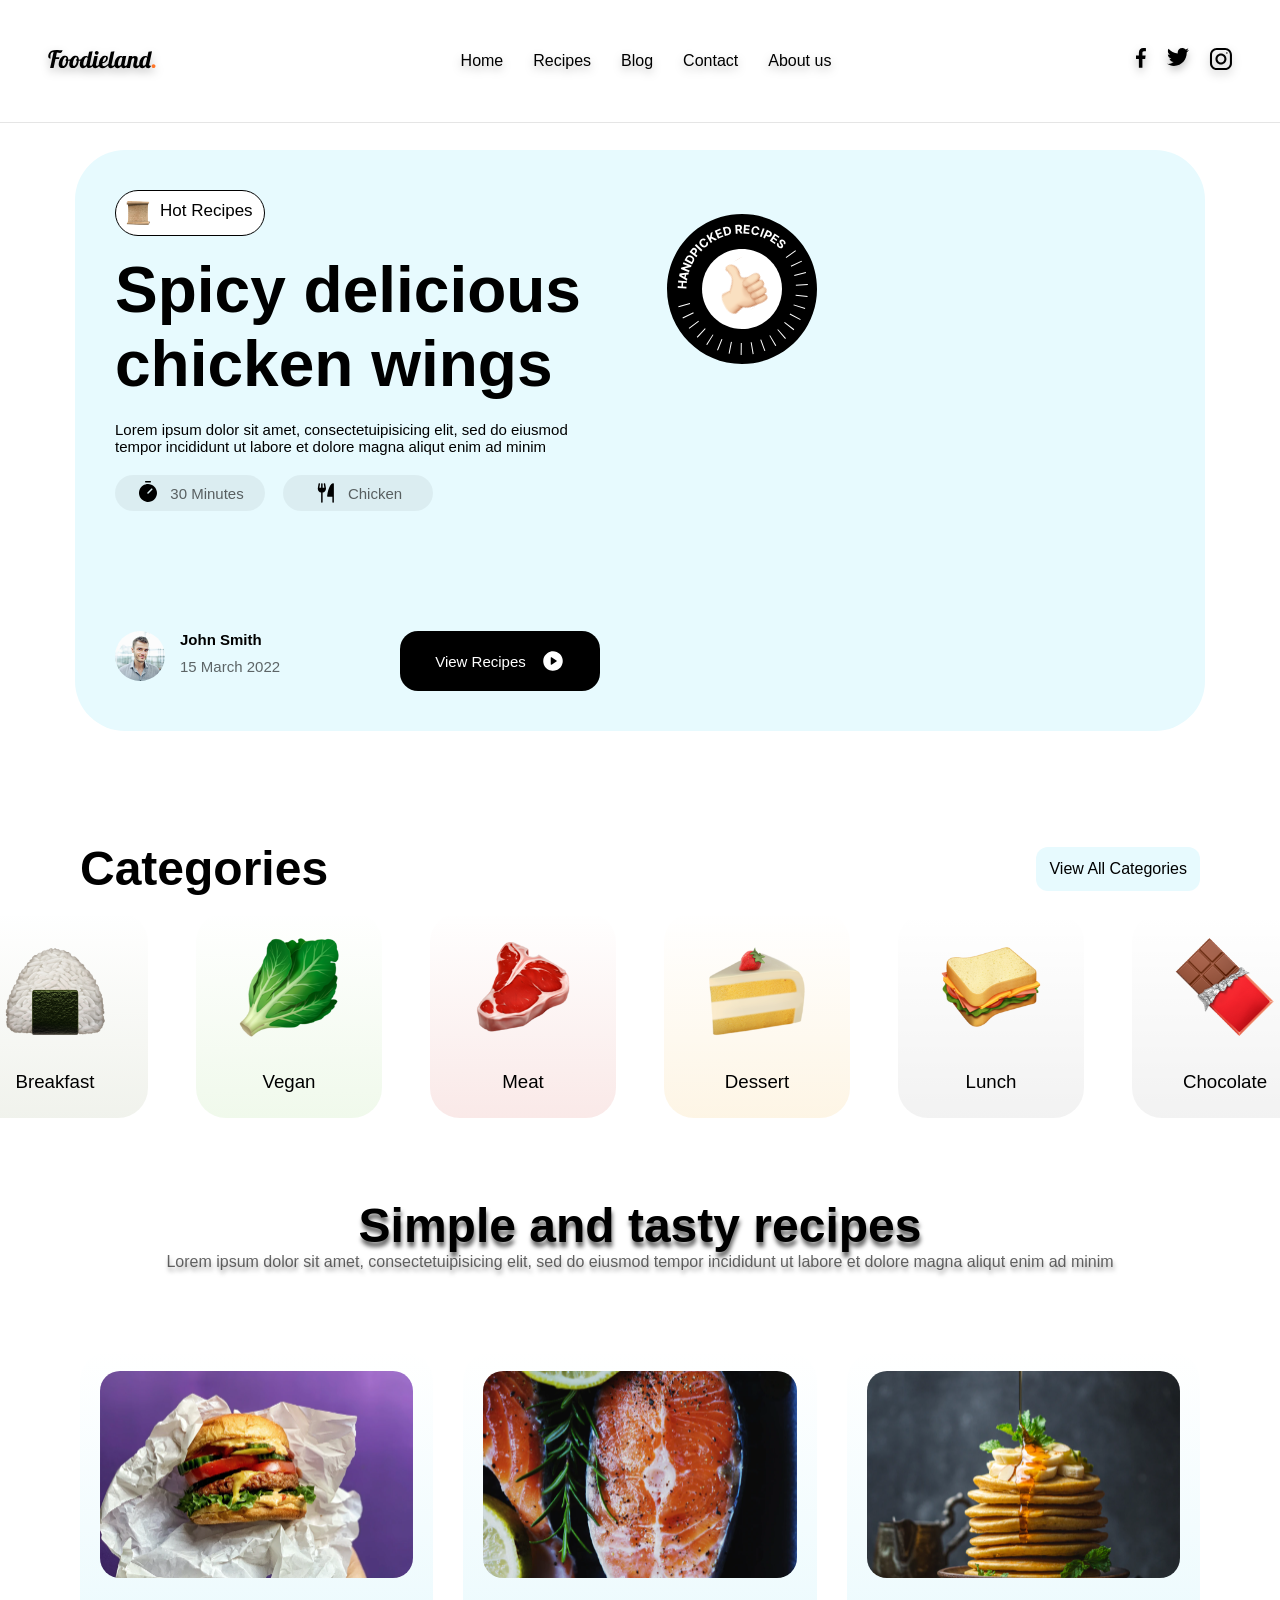
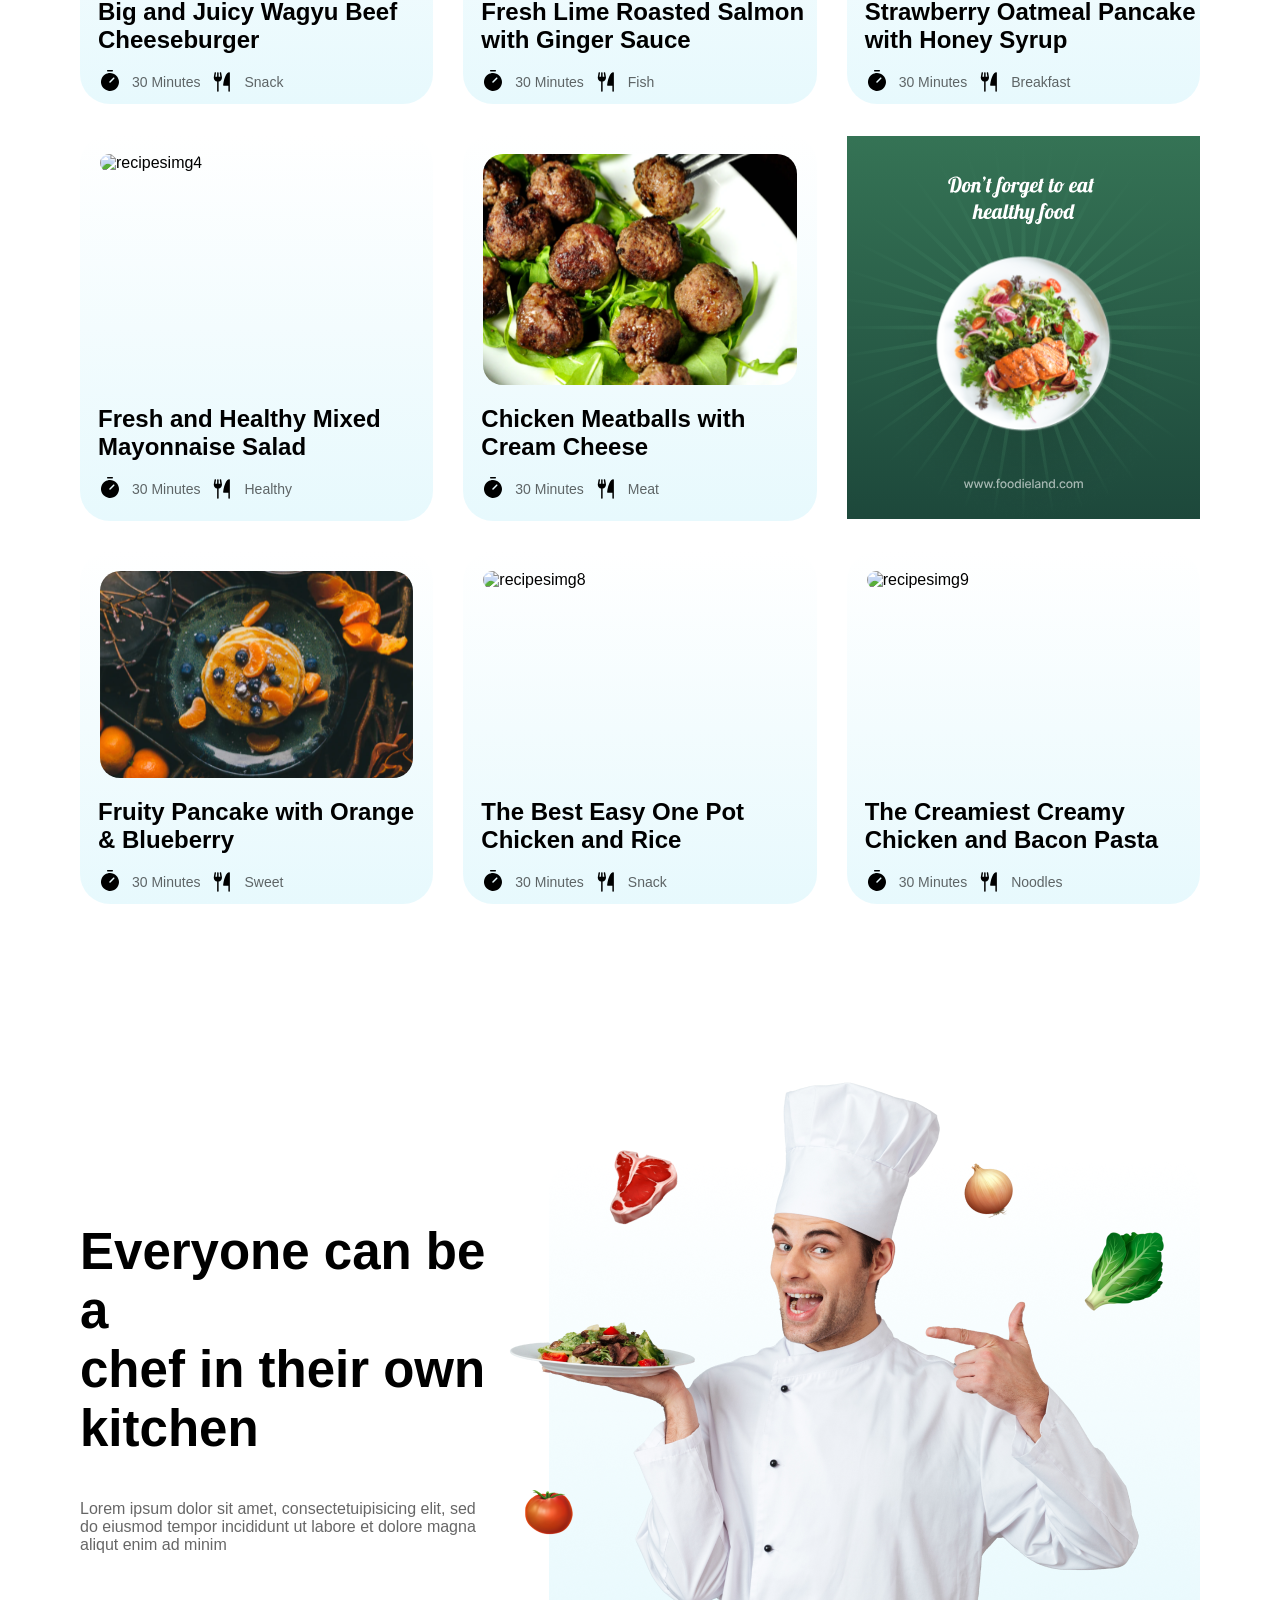
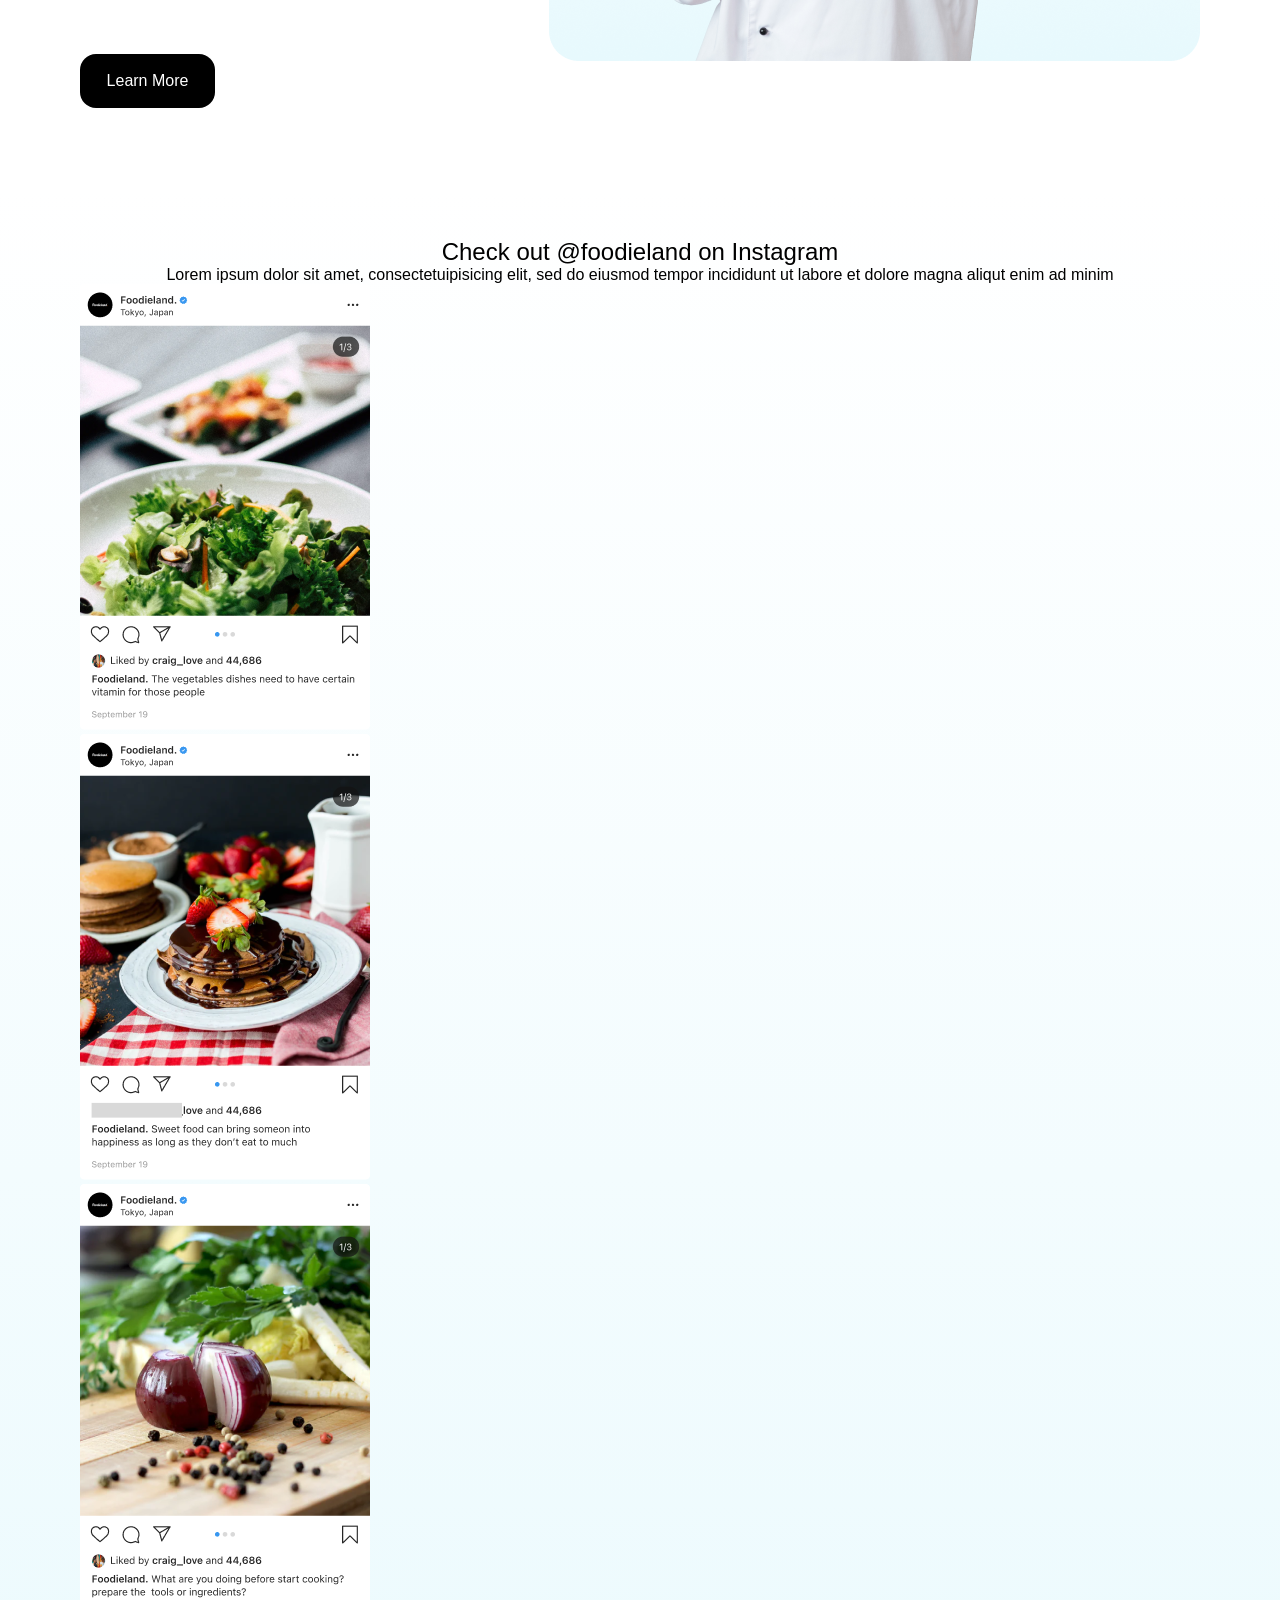
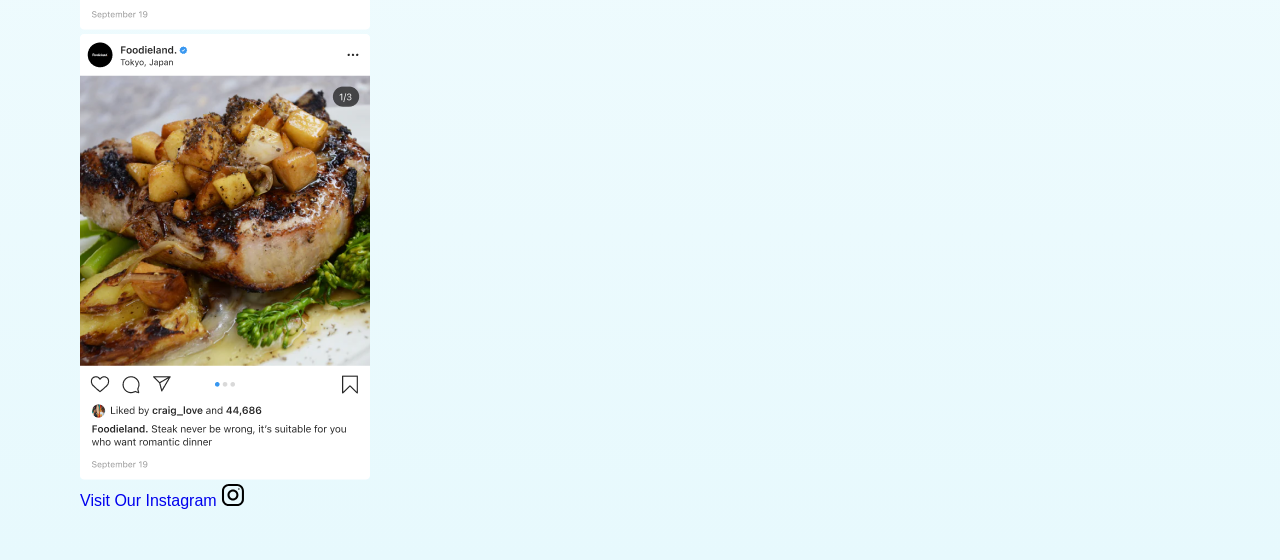
==== Index.html @ 9172363b "Name changed of Html home file" ====
<!DOCTYPE html>
<html lang="en">
<head>
    <meta charset="UTF-8">
    <meta name="viewport" content="width=device-width, initial-scale=1.0">
    <title>Document</title>
    <link rel="stylesheet" href="style.css">
</head>
    <body>
        <header class="heading">
            <div class="logo">
                <img src="Image/Foodieland..svg" alt="">
            </div>
            <ul class="navbar">
                <a href ="#">Home</a>
                <a href ="#">Recipes</a>
                <a href ="#">Blog</a>
                <a href ="#">Contact</a>
                <a href ="#">About us</a>
            </ul>
            <div class="social">
                <a href="#"><img src="Image/facebook.svg" alt="facebook"></a>
                <a href="#"><img src="Image/Twitter.svg" alt="Twitter"></a>
                <a href="#"><img src="Image/004-instagram.svg" alt="insta"></a>
            </div>
        </header>
        <section class="home-pg">
            <div class="left">
                <div class="hot">
                    <img src="Image/Hot Recipes.svg" alt="Hot Recipes">
                    <p>Hot Recipes</p>
                </div>
                <H1>Spicy delicious chicken wings</H1>
                <p class="para">Lorem ipsum dolor sit amet, consectetuipisicing elit, sed do eiusmod tempor incididunt ut labore et dolore magna aliqut enim ad minim </p>
                <div class="info-btn">
                    <a href="" class="btn">
                        <img src="Image/Timer.svg" alt="Timer">
                        <p>30 Minutes</p>
                    </a>
                    <a href="" class="btn">
                        <img src="Image/ForkKnife.svg" alt="">
                        <p>Chicken</p>
                    </a>
                </div>
                <div class="info-card">
                    <div class="author-card">
                        <img src="Image/Ellipse 2.svg" alt="author">
                        <div class="author-info">
                            <p class="author">John Smith</p>
                            <p class="date">15 March 2022</p>
                        </div>
                    </div>
                    <a href="#" class="view-btn">
                        <p>View Recipes</p>
                        <img src="Image/PlayCircle.svg" alt="">
                    </a>
                </div>
            </div>
            <div class="right">
            </div>
                <img src="Image/Badge.svg" alt="badge" class="badge">
        </section>
    <section class="Categories">
        <div class="Categories-heading">
            <h1>Categories</h1>
            <a href="#" class="view-btn">View All Categories</a>
        </div>
        <div class="container">
                <a href="#" class="card"><img src="Image/breakfast.svg" alt=""><h3>Breakfast</h3></a>
                <a href="#" class="card"><img src="Image/Vegannew.svg" alt=""><h3>Vegan</h3></a>
                <a href="#" class="card"><img src="Image/Meat.svg" alt=""><h3>Meat</h3></a>
                <a href="#" class="card"><img src="Image/Dessert.svg" alt=""><h3>Dessert</h3></a>
                <a href="#" class="card"><img src="Image/Lunch.svg" alt=""><h3>Lunch</h3></a>
                <a href="#" class="card"><img src="Image/Chocolate.svg" alt=""><h3>Chocolate</h3></a> 
        </div>
    </section>
<section class="tasty-recipes">
    <h1>Simple and tasty recipes</h1>
    <P class="para">Lorem ipsum dolor sit amet, consectetuipisicing elit, sed do eiusmod tempor incididunt ut labore et dolore magna aliqut enim ad minim </P>
    <div class="recipes-container">
        <div class="card">
            <div class="recipes-img">
                <img src="Image/Recipes1.svg" alt="recipesimg1">
            </div>
            <div class="recipes-content">
                <h3>Big and Juicy Wagyu Beef Cheeseburger</h3>
                <div class="rec-timer">
                    <div class="res-content">
                        <img src="Image/Timer.svg" alt="Timer">
                        <p>30 Minutes</p>
                    </div>
                    <div class="rec-timer2">
                        <img src="Image/ForkKnife.svg" alt="knife">
                        <p>Snack</p>
                    </div>
                </div>
            </div>
        </div>
        <div class="card">
            <div class="recipes-img">
                <img src="Image/Recipes2.svg" alt="recipesimg2">
            </div>
            <div class="recipes-content">
                <h3>Fresh Lime Roasted Salmon with Ginger Sauce</h3>
                <div class="rec-timer">
                    <div class="res-content">
                        <img src="Image/Timer.svg" alt="Timer">
                        <p>30 Minutes</p>
                    </div>
                    <div class="rec-timer2">
                        <img src="Image/ForkKnife.svg" alt="knife">
                        <p>Fish</p>
                    </div>
                </div>
            </div>
        </div>
        <div class="card">
            <div class="recipes-img">
                <img src="Image/Recipes3.svg" alt="recipesimg3">
            </div>
            <div class="recipes-content">
                <h3>Strawberry Oatmeal Pancake with Honey Syrup</h3>
                <div class="rec-timer">
                    <div class="res-content">
                        <img src="Image/Timer.svg" alt="Timer">
                        <p>30 Minutes</p>
                    </div>
                    <div class="rec-timer2">
                        <img src="Image/ForkKnife.svg" alt="knife">
                        <p>Breakfast</p>
                    </div>
                </div>
            </div>
        </div>
        <div class="card">
            <div class="recipes-img">
                <img src="Image/Recipes4.svg" alt="recipesimg4">
            </div>
            <div class="recipes-content">
                <h3>Fresh and Healthy Mixed Mayonnaise Salad</h3>
                <div class="rec-timer">
                    <div class="res-content">
                        <img src="Image/Timer.svg" alt="Timer">
                        <p>30 Minutes</p>
                    </div>
                    <div class="rec-timer2">
                        <img src="Image/ForkKnife.svg" alt="knife">
                        <p>Healthy</p>
                    </div>
                </div>
            </div>
        </div>
        <div class="card">
            <div class="recipes-img">
                <img src="Image/Recipes5.svg" alt="recipesimg5">
            </div>
            <div class="recipes-content">
                <h3>Chicken Meatballs with Cream Cheese</h3>
                <div class="rec-timer">
                    <div class="res-content">
                        <img src="Image/Timer.svg" alt="Timer">
                        <p>30 Minutes</p>
                    </div>
                    <div class="rec-timer2">
                        <img src="Image/ForkKnife.svg" alt="knife">
                        <p>Meat</p>
                    </div>
                </div>
            </div>
        </div>
        <div class="unique-img">
                <img src="Image/Recipes6.svg" alt="recipesimg6">
        </div>
        <div class="card">
            <div class="recipes-img">
                <img src="Image/Recipes7.svg" alt="recipesimg7">
            </div>
            <div class="recipes-content">
                <h3>Fruity Pancake with Orange & Blueberry</h3>
                <div class="rec-timer">
                    <div class="res-content">
                        <img src="Image/Timer.svg" alt="Timer">
                        <p>30 Minutes</p>
                    </div>
                    <div class="rec-timer2">
                        <img src="Image/ForkKnife.svg" alt="knife">
                        <p>Sweet</p>
                    </div>
                </div>
            </div>
        </div>
        <div class="card">
            <div class="recipes-img">
                <img src="Image/Recipes8.svg" alt="recipesimg8">
            </div>
            <div class="recipes-content">
                <h3>The Best Easy One Pot Chicken and Rice</h3>
                <div class="rec-timer">
                    <div class="res-content">
                        <img src="Image/Timer.svg" alt="Timer">
                        <p>30 Minutes</p>
                    </div>
                    <div class="rec-timer2">
                        <img src="Image/ForkKnife.svg" alt="knife">
                        <p>Snack</p>
                    </div>
                </div>
            </div>
        </div>
        <div class="card">
            <div class="recipes-img">
                <img src="Image/Recipes9.svg" alt="recipesimg9">
            </div>
            <div class="recipes-content">
                <h3>The Creamiest Creamy Chicken and Bacon Pasta</h3>
                <div class="rec-timer">
                    <div class="res-content">
                        <img src="Image/Timer.svg" alt="Timer">
                        <p>30 Minutes</p>
                    </div>
                    <div class="rec-timer2">
                        <img src="Image/ForkKnife.svg" alt="knife">
                        <p>Noodles</p>
                    </div>
                </div>
            </div>
        </div>
    </div>
</section>
<section class="Chief">
    <div class="container"> 
      <div class="content">
         <h2>Everyone can be a</h2>
         <h2> chef in their own kitchen</h2>
         <p>Lorem ipsum dolor sit amet, consectetuipisicing elit, sed do eiusmod tempor incididunt ut labore et dolore magna aliqut enim ad minim </p>
         <div class="learnbtn">
                <a href="#">Learn More</a>
         </div>
     </div>
     <div class="chiefimg">
            <img src="Image/Chiefimg.png" alt="Chiefimg">
     </div>
    </div> 
</section> 
<section class="cheakout">
    <div class="Title">
        <h1>Check out @foodieland on Instagram</h1>
        <p>Lorem ipsum dolor sit amet, consectetuipisicing elit, sed do eiusmod tempor incididunt ut labore et dolore magna aliqut enim ad minim</p>
    </div>
    <div class="intsaimg">
        <div><img src="Image/Instaimg1.png" alt="Img1"></div>
        <div><img src="Image/Instaimg2.png" alt="img2"></div>
        <div><img src="Image/Instaimg3.png" alt="img3"></div>
        <div><img src="Image/Instaimg4.png" alt="img4"></div>
    </div>
    <div class="Visitbtn">
        <a href="#">Visit Our Instagram <img src="Image/004-instagram.svg" alt="insta"></a>
    </div>
</section>
---- style.css ----
*{
   
    margin: 0;
    padding: 0;
    box-sizing: border-box;
    font-family: 'Poppins', sans-serif;
    scroll-behavior: smooth;
    font-weight: normal;
    text-decoration: none;
    outline: none;
    border:none;
    list-style: none;
}
.heading{
    display: flex;
    align-items: center;
    justify-content: space-between;
    padding: 3rem;
    border-bottom:1px solid rgba(0, 0, 0, 0.1);
    position: fixed;
    width: 100%;
    z-index: 1;
    background: white;
    top: 0;

}
.heading .logo{
    filter: drop-shadow(rgba(0, 0, 0, 0.25) 0px 4px 4px);
}
.heading .navbar{
    display: flex;
    gap: 30px;
}
.heading .social{
    display: flex;
    gap: 20px;
    filter: drop-shadow(rgba(0, 0, 0, 0.25) 0px 4px 4px);
}
.heading .navbar a{
    color: black;
    filter: drop-shadow(rgba(0, 0, 0, 0.25) 0px 4px 4px);
}
.home-pg{
    display: flex;
    margin: 30px 75px;
    background: rgba(231, 250, 254, 1);
    position: relative;
    border-radius: 50px;
    margin-top: 150px;
}
.home-pg .left{
    width: 50%;
    padding: 40px 
}
.home-pg .right{
    width: 50%;
    border-radius: 0px 50px 50px 0px;
}
.home-pg .left .hot{
    display: flex;
    gap: 10px;
    background-color: white;
    border-radius: 30px;
    border: 1px solid #000;
    width: 150px;
    padding: 10px;
}
.home-pg .left h1{
    font-size: 64px;
    font-weight: 600;
    margin-top: 17px;
}
.home-pg .left{
    font-size: 15px;
}
.home-pg .left .hot p{
    font-size: 17px;
}
.home-pg .left .para{
    margin-top: 20px 
}
.home-pg .info-btn{
    display: flex;
    margin-top: 20px;
    gap: 18px;
}
.home-pg .info-btn .btn{
    display: flex;
    gap: 10px;
    width: 150px;
    align-items: center;
    border-radius: 200px;
    justify-content: center;
    height: 36px;
    background: rgba(0, 0, 0, 0.05);
    color: rgba(0, 0, 0, 0.6);
}
.home-pg .info-card{
    display: flex;
    justify-content: space-between;
    margin-top: 120px;
}
.home-pg .info-card .author-info .author{
    color: rgba(0, 0, 0, 1);
    font-size: largr;
    font-weight: 700;
}
.home-pg .info-card .author-info .date{
    color: rgba(0, 0, 0, 0.6);
    margin-top: 10px;
}
.home-pg .view-btn{
    display: flex;
    width: 200px;
    justify-content: center;
    align-items: center;
    gap: 15px;
    border-radius: 18px;
    background: rgba(0, 0, 0, 1);
    height: 60px;
    color: rgba(255, 255, 255, 1);
}
.home-pg .author-card{
    display: inline-flex;
    gap: 15px;
    height: -webkit-fill-available;
}
.home-pg .right{
    background: url("image/chicken-plate 1.svg") center/cover no-repeat !important;
    width: 50%;
    }
.home-pg .badge{
    position: absolute;
    top: 4em;
    left: 37em;
}
.Categories{
    box-sizing: border-box;
    padding: 80px;
}
.Categories .Categories-heading{
    display: flex;
    justify-content: space-between;
    align-items: center;
}
.Categories .Categories-heading h1{
    color: rgba(0, 0, 0, 1);
    font-weight: 700;
    font-size: 48px;
}
.Categories .Categories-heading .view-btn{
    border-radius: 12px;
    background: rgba(231, 250, 254, 1);
    padding: 13px;
    color: rgba(0, 0, 0, 1);
    font-size: 16px;
}
.Categories  .container{
    display: flex;
    justify-content: center;
    align-items: center;
    gap: 3em;
    margin-top: 1em;
}
.Categories .container a{
    text-align: center;
    background: linear-gradient(180deg, rgba(112, 130, 70, 0) 0%, rgba(112, 130, 70, 0.1) 100%);
    padding: 25px 43px;
    border-radius: 30px;
}
.Categories .container h3{
    color: rgba(0, 0, 0, 1);
    margin-top: 30px;
}
.Categories .container .card:nth-child(1){
    background: linear-gradient(180deg, rgba(112, 130, 70, 0) 0%, rgba(112, 130, 70, 0.1) 100%);
}
.Categories .container .card:nth-child(2){
    background: linear-gradient(180deg, rgba(108, 198, 63, 0) 0%, rgba(108, 198, 63, 0.1) 100%);
}
.Categories .container .card:nth-child(3){
    background: linear-gradient(180deg, rgba(204, 38, 27, 0) 0%, rgba(204, 38, 27, 0.1) 100%);
}
.Categories .container .card:nth-child(4){
    background: linear-gradient(180deg, rgba(240, 158, 0, 0) 0%, rgba(240, 158, 0, 0.1) 100%);
}
.Categories .container .card:nth-child(5){
    background: linear-gradient(180deg, rgba(0, 0, 0, 0) 0%, rgba(0, 0, 0, 0.05) 100%);
}
.Categories .container .card:nth-child(6){
    background: linear-gradient(180deg, rgba(0, 0, 0, 0) 0%, rgba(0, 0, 0, 0.05) 100%);
}
.tasty-recipes h1{
    text-align: center;
    font-size: 48px;
    font-weight: 600;
    filter: drop-shadow(1px 5px 2px rgba(0,0,0,0.6));
}
.tasty-recipes .para{
    text-align: center;
    filter: drop-shadow(1px 4px 2px rgba(0, 0, 0, 0.6));
    color: rgba(0, 0, 0, 0.6);
}
.tasty-recipes .recipes-container .card{
    border-radius: 30px 30px 30px 30px;
    background: linear-gradient(180deg, rgba(231, 249, 253, 0) 0%, #E7F9FD 100%);
    height: 100%;
    width: 100%;
} 
.tasty-recipes .recipes-container .card .recipes-img{
    width: 100%;
    height: 70%;
    padding: 20px;
}
.tasty-recipes .recipes-container .card .recipes-img img{
    width: 100%;
    height: 100%;
    object-fit: cover;
    border-radius: 20px;
}
.tasty-recipes .recipes-container .card .recipes-content h3{
    margin-left: 18px;
    font-size: 24px;
    font-weight: 600;
}
.tasty-recipes .recipes-container .card .recipes-content .rec-timer{
    margin-left: 18px;
    font-weight: 600;
    display: flex;
    gap: 10px;
    margin-top: 16px;
}
.tasty-recipes .recipes-container .card .rec-timer .res-content{
    display: flex;
    align-items: center;
    gap: 10px;
    height: 30%;
}
.tasty-recipes .recipes-container .card .rec-timer .rec-timer2{
    display: flex;
    gap: 10px;
    align-items: center;
}
.tasty-recipes .recipes-container .card .recipes-content .rec-timer p{
    font-size: 14px;
    color: rgba(0, 0, 0, 0.6);

}
.tasty-recipes .recipes-container{
    display: grid;
    grid-template-columns: repeat(3, 1fr);
    gap: 30px;
    padding: 80px;
}
.tasty-recipes .recipes-container .unique-img img{
    width: 100%;
    height: 100%;
}
.Chief .container{
    display: flex;
    padding: 80px;
    justify-content: space-between;
}
.Chief .container .content{
    margin-top: 158px;
    width: 600px;
}
.Chief .container .content h2{
    font-size: 51px;
    font-weight: 600;
}
.Chief .container .content p{
    margin-top: 42px;
    color: rgba(0, 0, 0, 0.6);

}
.Chief .container .content .learnbtn{
    margin-top: 100px;
    border-radius: 16px;
    background: rgba(0, 0, 0, 1);
    display: flex;
    width: 135px;
    height: 54px;
    text-align: center;
    justify-content: center;
    align-items: center;
}
.Chief .container .content .learnbtn a{
    color: rgba(255, 255, 255, 1);
}
.cheakout{
    background: linear-gradient(180deg, rgba(231, 249, 253, 0) 0%, #E7F9FD 100%);
    padding: 50px 80px;
}
.cheakout .Title{
    text-align: center;
}
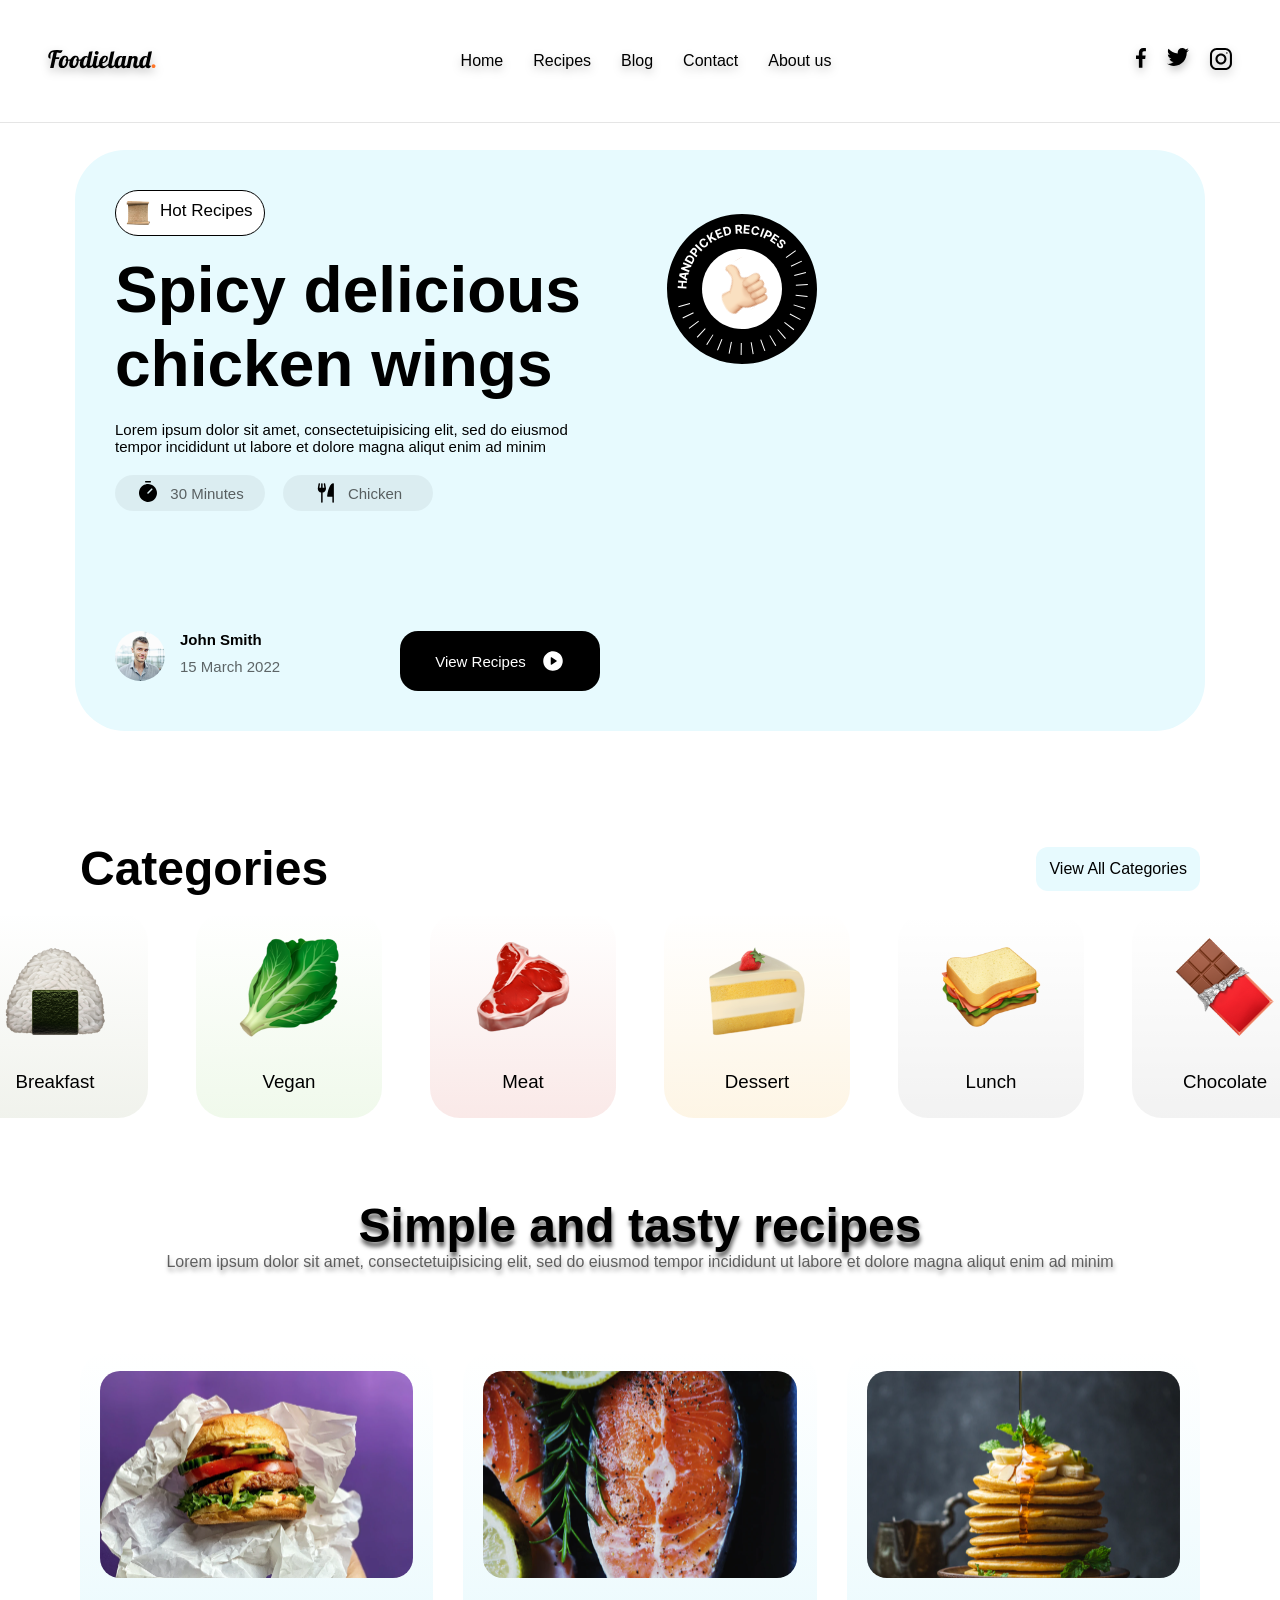
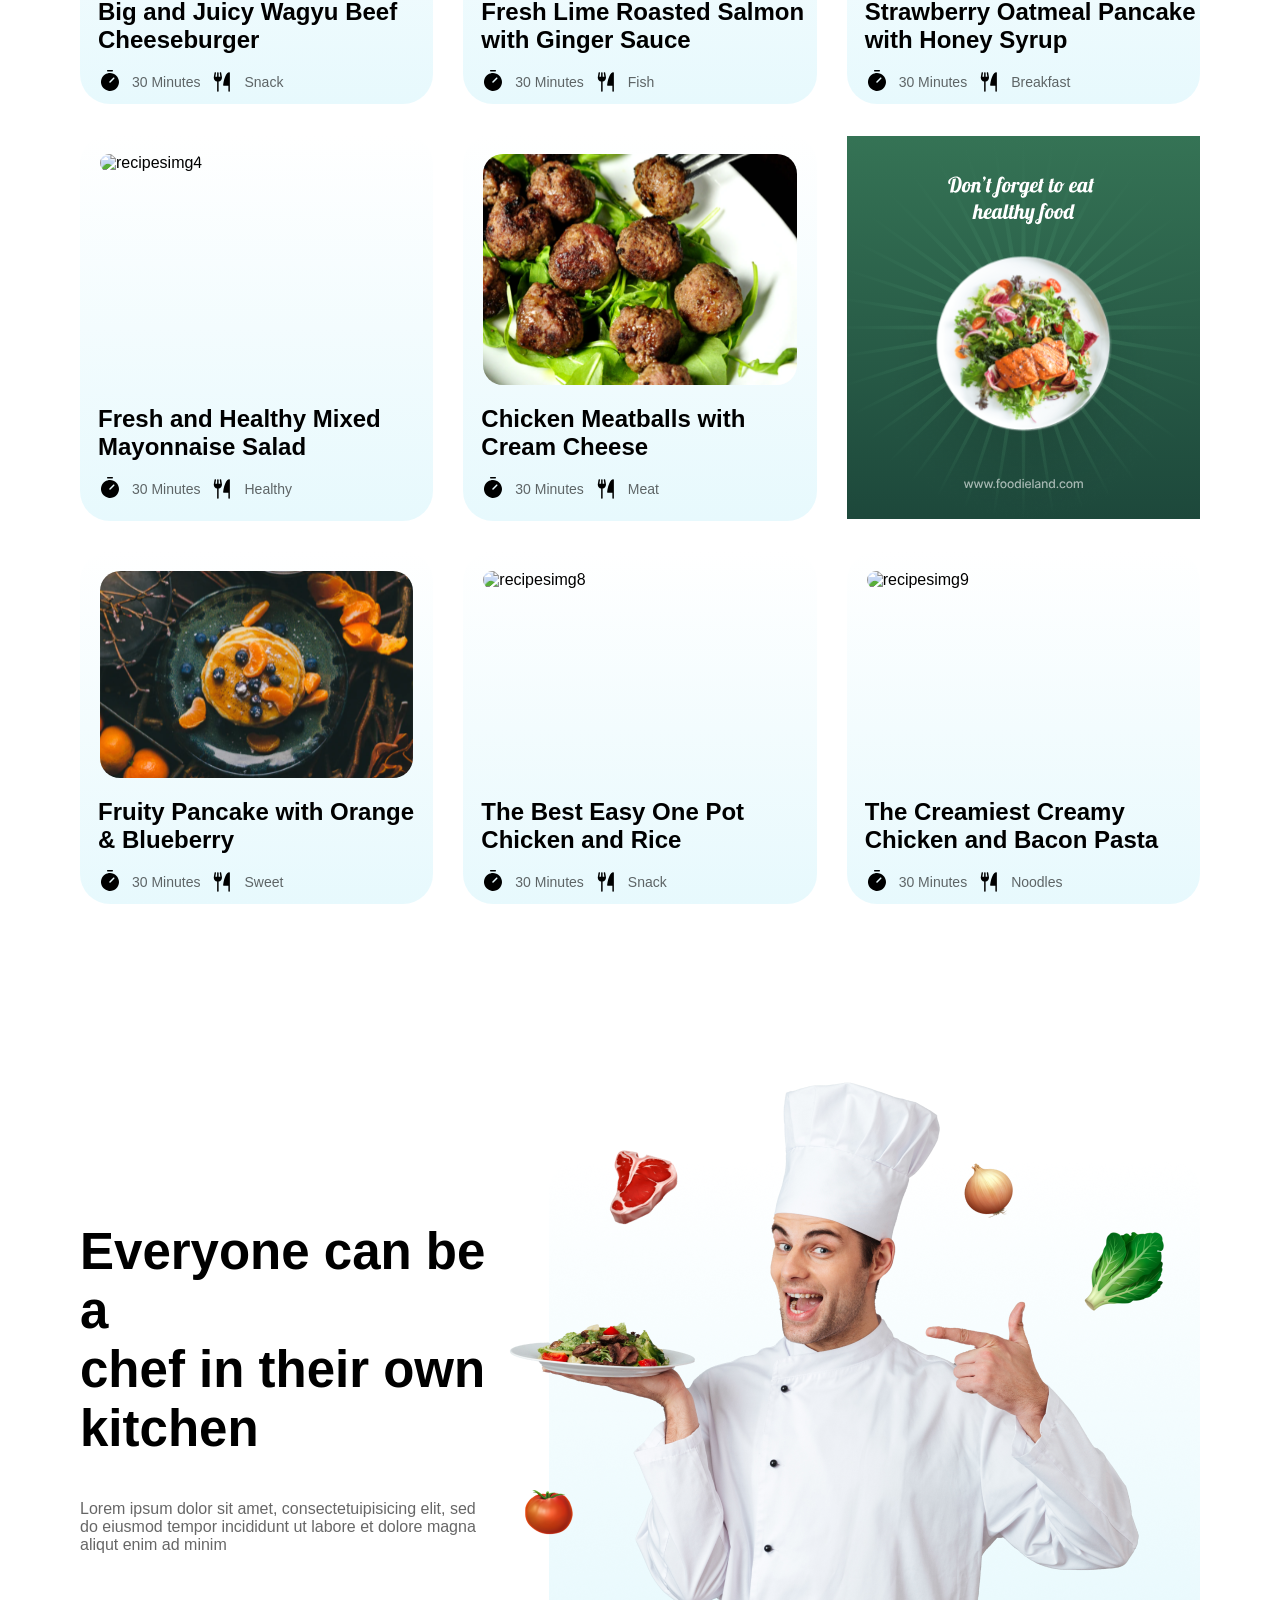
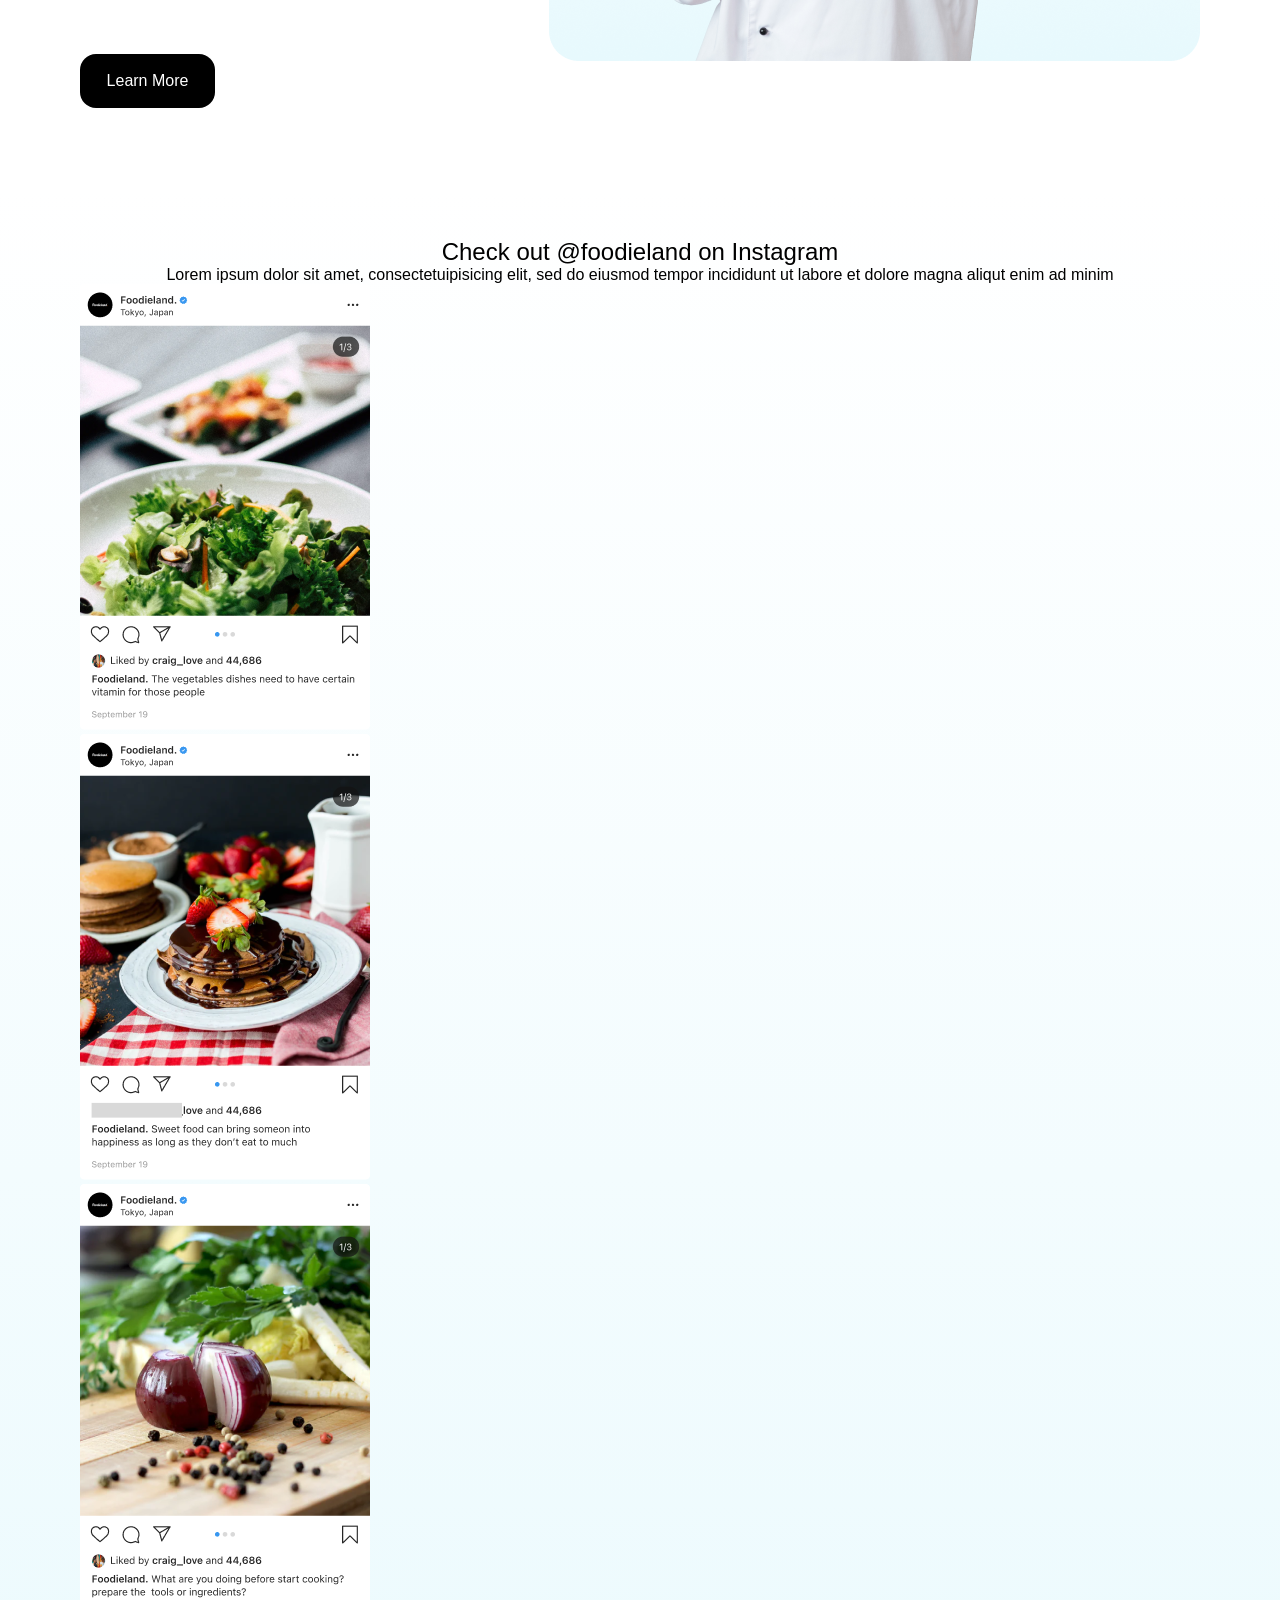
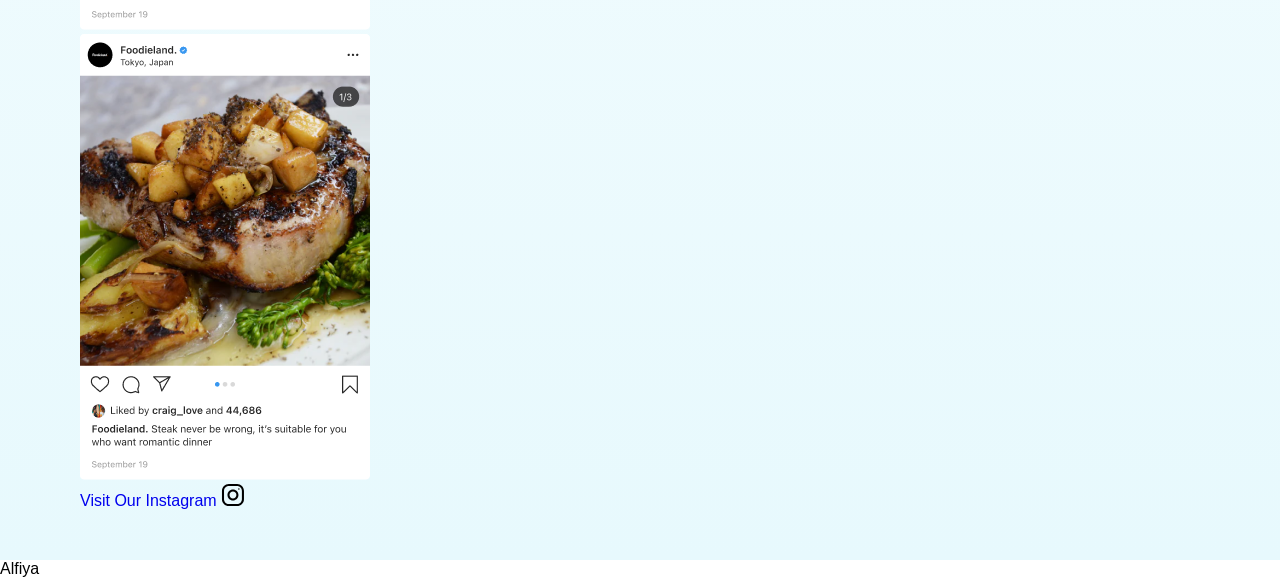
==== commit 9b6c279e: "added script.js" ====
--- a/Index.html
+++ b/Index.html
@@ -256,4 +256,5 @@
     <div class="Visitbtn">
         <a href="#">Visit Our Instagram <img src="Image/004-instagram.svg" alt="insta"></a>
     </div>
-</section>+</section>
+<p>Alfiya</p>
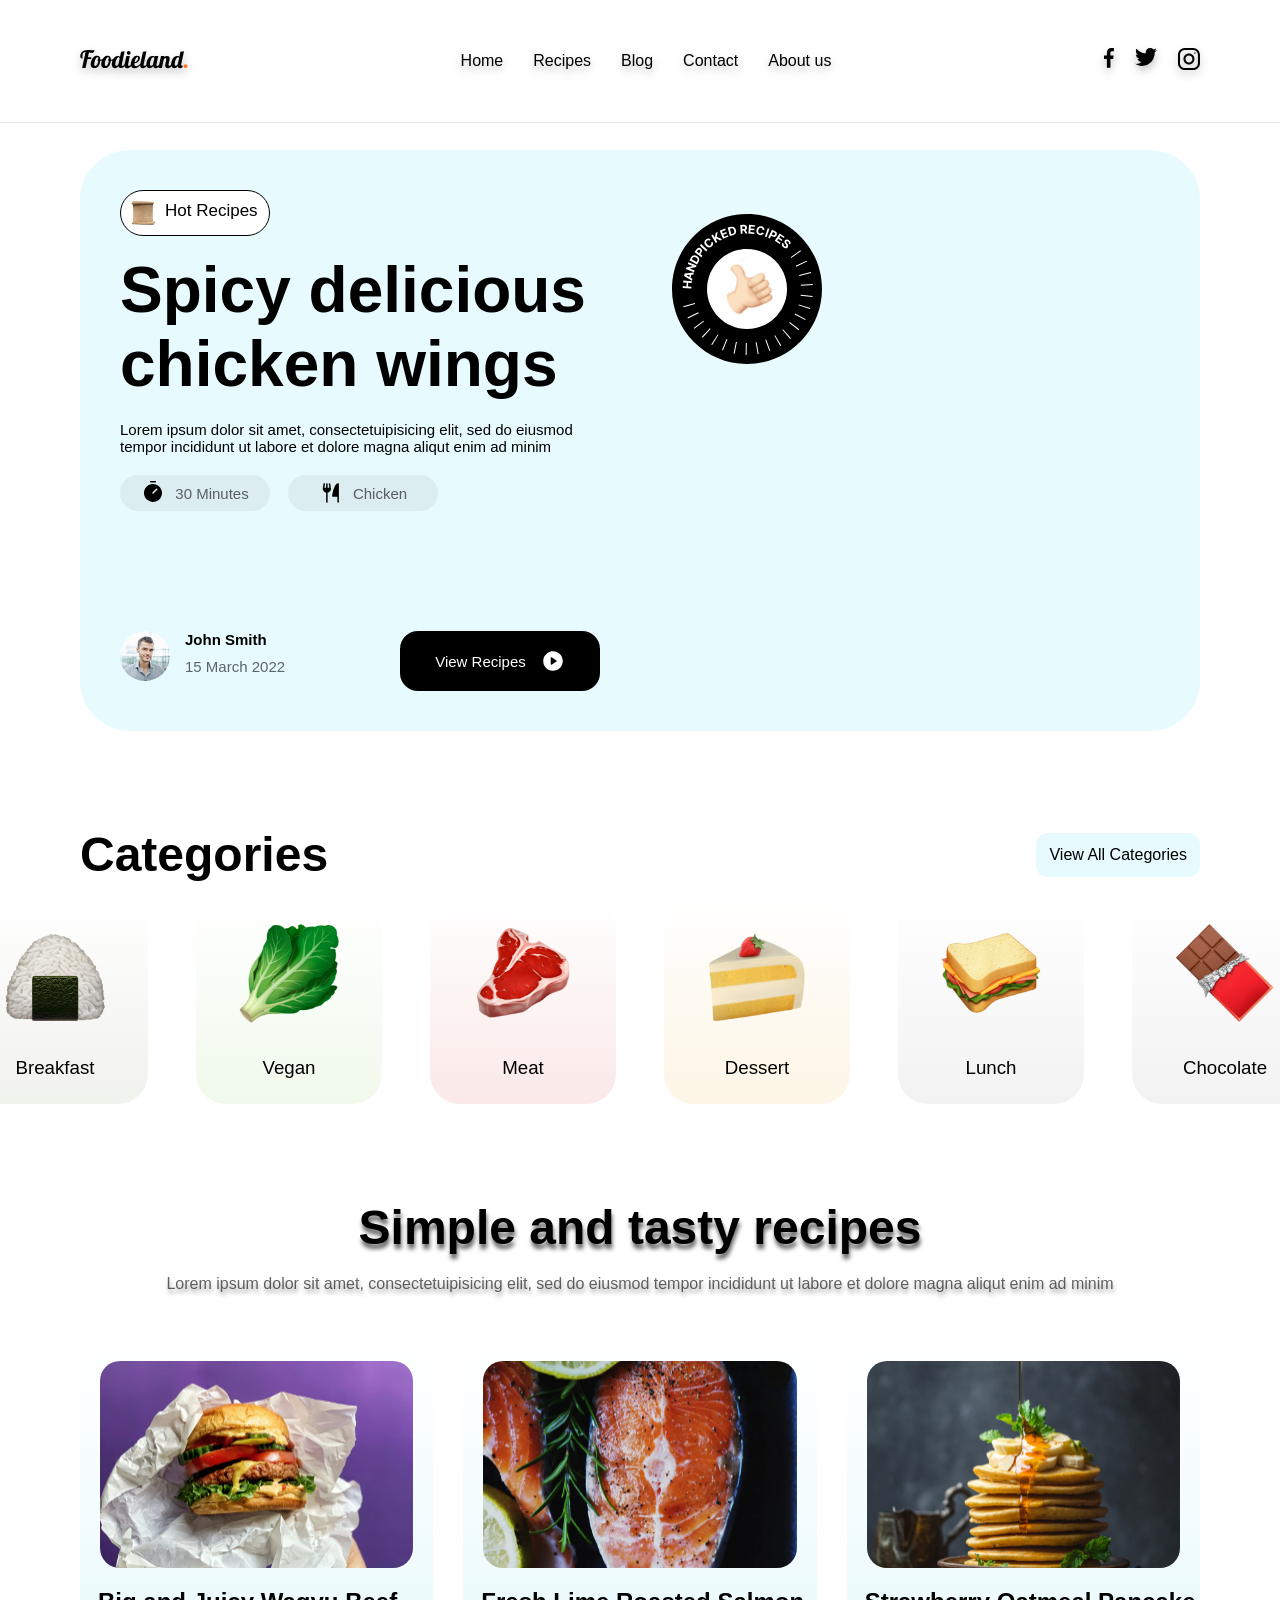
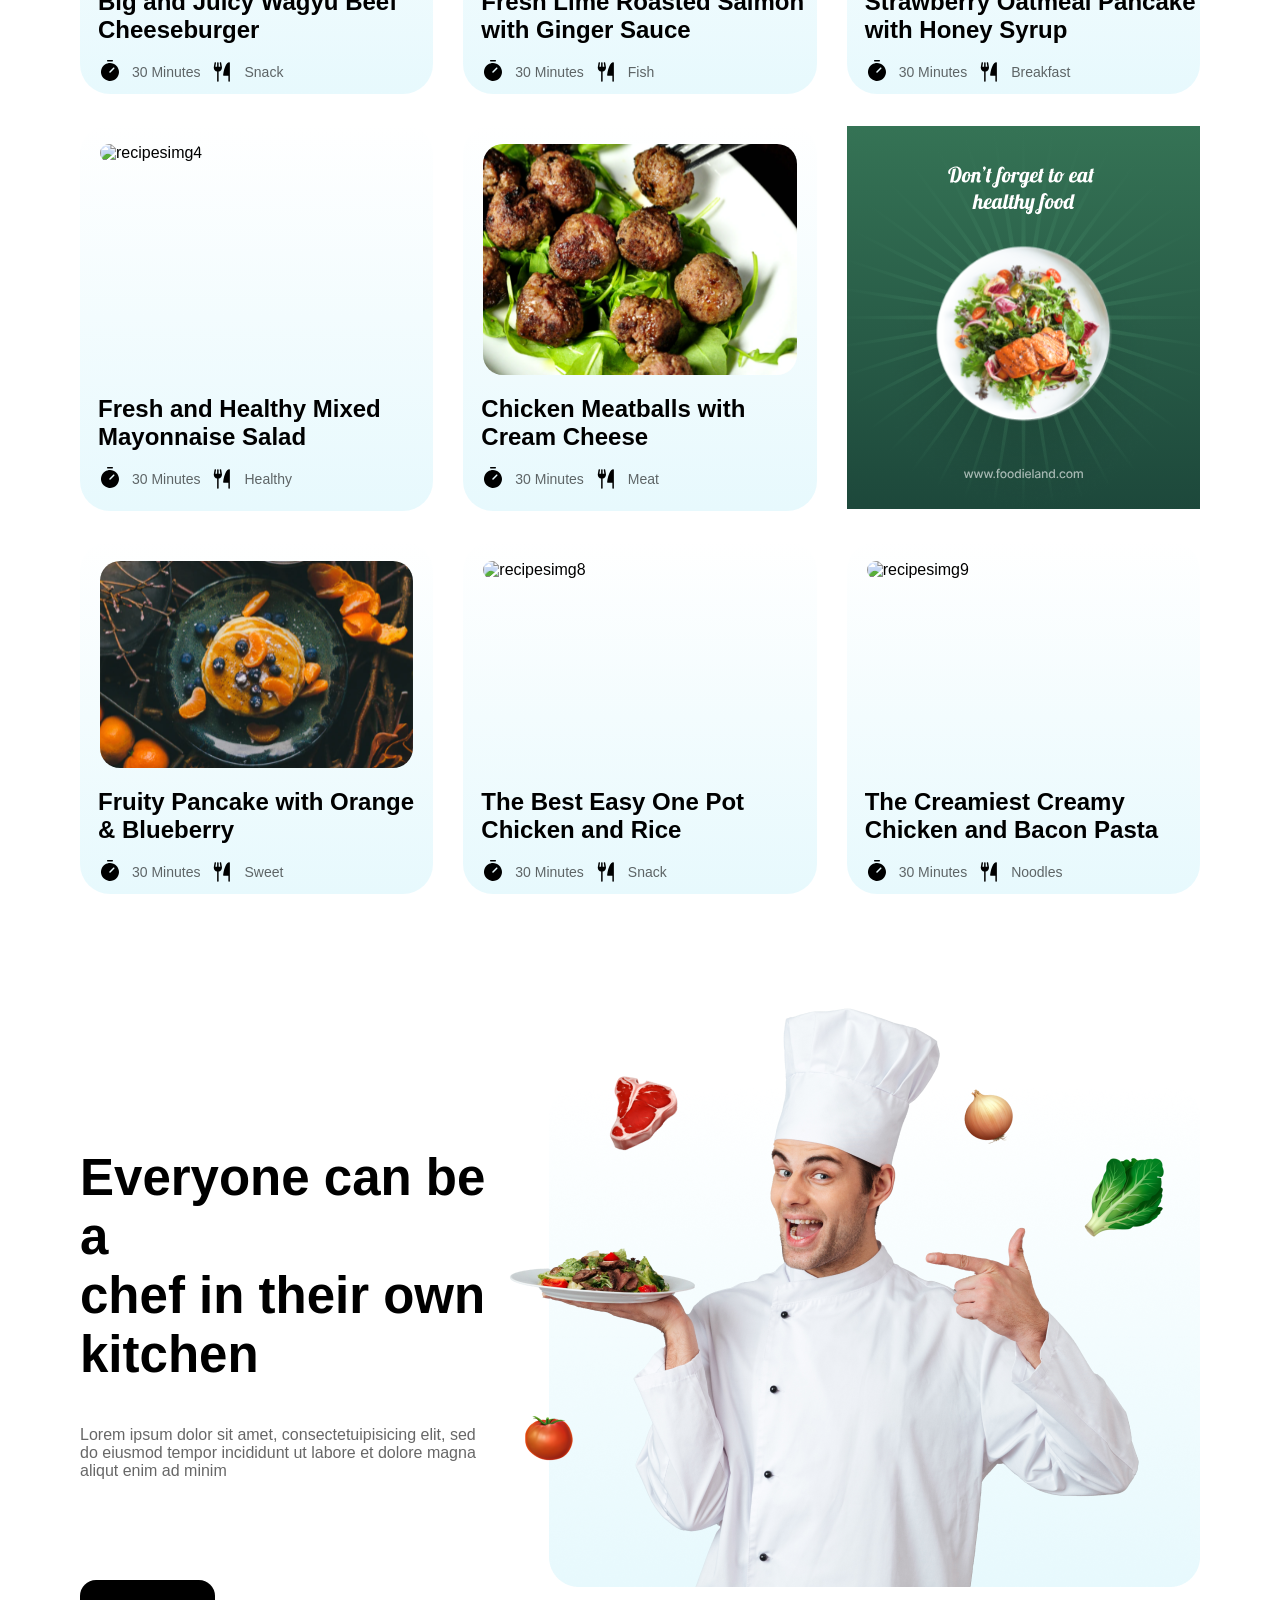
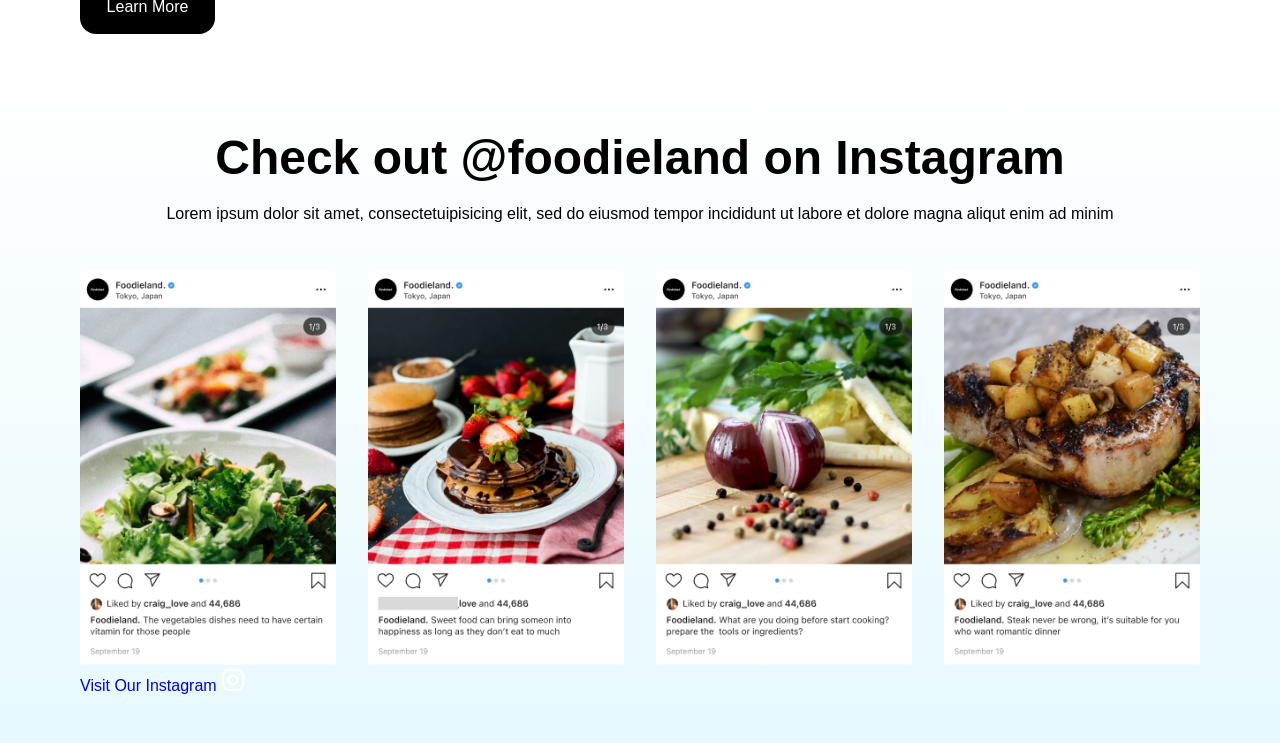
==== commit c815fabd: "check" ====
--- a/Index.html
+++ b/Index.html
@@ -247,14 +247,13 @@
         <h1>Check out @foodieland on Instagram</h1>
         <p>Lorem ipsum dolor sit amet, consectetuipisicing elit, sed do eiusmod tempor incididunt ut labore et dolore magna aliqut enim ad minim</p>
     </div>
-    <div class="intsaimg">
-        <div><img src="Image/Instaimg1.png" alt="Img1"></div>
-        <div><img src="Image/Instaimg2.png" alt="img2"></div>
-        <div><img src="Image/Instaimg3.png" alt="img3"></div>
-        <div><img src="Image/Instaimg4.png" alt="img4"></div>
+    <div class="container">
+        <div class="instaimg"><img src="Image/Instaimg1.png" alt="Img1"></div>
+        <div class="instaimg"><img src="Image/Instaimg2.png" alt="img2"></div>
+        <div class="instaimg"><img src="Image/Instaimg3.png" alt="img3"></div>
+        <div class="instaimg"><img src="Image/Instaimg4.png" alt="img4"></div>
     </div>
     <div class="Visitbtn">
-        <a href="#">Visit Our Instagram <img src="Image/004-instagram.svg" alt="insta"></a>
+        <a href="#">Visit Our Instagram <img src="Image/Instagram white.svg" alt="insta"></a>
     </div>
 </section>
-<p>Alfiya</p>
--- a/style.css
+++ b/style.css
@@ -15,7 +15,7 @@
     display: flex;
     align-items: center;
     justify-content: space-between;
-    padding: 3rem;
+    padding: 3rem 80px;
     border-bottom:1px solid rgba(0, 0, 0, 0.1);
     position: fixed;
     width: 100%;
@@ -42,7 +42,7 @@
 }
 .home-pg{
     display: flex;
-    margin: 30px 75px;
+    margin: 3rem 80px;
     background: rgba(231, 250, 254, 1);
     position: relative;
     border-radius: 50px;
@@ -136,7 +136,7 @@
 }
 .Categories{
     box-sizing: border-box;
-    padding: 80px;
+    padding: 3rem 80px;
 }
 .Categories .Categories-heading{
     display: flex;
@@ -190,6 +190,9 @@
 .Categories .container .card:nth-child(6){
     background: linear-gradient(180deg, rgba(0, 0, 0, 0) 0%, rgba(0, 0, 0, 0.05) 100%);
 }
+.tasty-recipes{
+    padding: 3rem 80px;
+}
 .tasty-recipes h1{
     text-align: center;
     font-size: 48px;
@@ -200,6 +203,7 @@
     text-align: center;
     filter: drop-shadow(1px 4px 2px rgba(0, 0, 0, 0.6));
     color: rgba(0, 0, 0, 0.6);
+    margin: 20px 0px 3em 0px;
 }
 .tasty-recipes .recipes-container .card{
     border-radius: 30px 30px 30px 30px;
@@ -250,7 +254,6 @@
     display: grid;
     grid-template-columns: repeat(3, 1fr);
     gap: 30px;
-    padding: 80px;
 }
 .tasty-recipes .recipes-container .unique-img img{
     width: 100%;
@@ -258,7 +261,7 @@
 }
 .Chief .container{
     display: flex;
-    padding: 80px;
+    padding: 3em 80px;
     justify-content: space-between;
 }
 .Chief .container .content{
@@ -290,8 +293,29 @@
 }
 .cheakout{
     background: linear-gradient(180deg, rgba(231, 249, 253, 0) 0%, #E7F9FD 100%);
-    padding: 50px 80px;
+    padding: 3em 80px;
 }
 .cheakout .Title{
     text-align: center;
+}
+.cheakout .Title h1{
+    font-size: 48px;
+    font-weight: 700;
+}
+.cheakout .Title p{
+    margin: 20px 0px 3em 0px;
+}
+.cheakout .container{
+    display: flex;
+    gap: 2em;
+    justify-content: space-between;
+}
+.cheakout .container .instaimg{
+    width: 100%;
+    height: 100%;
+}
+.cheakout .container .instaimg img{
+    width: 100%;
+    height: 100%;
+    object-fit: cover;
 }
